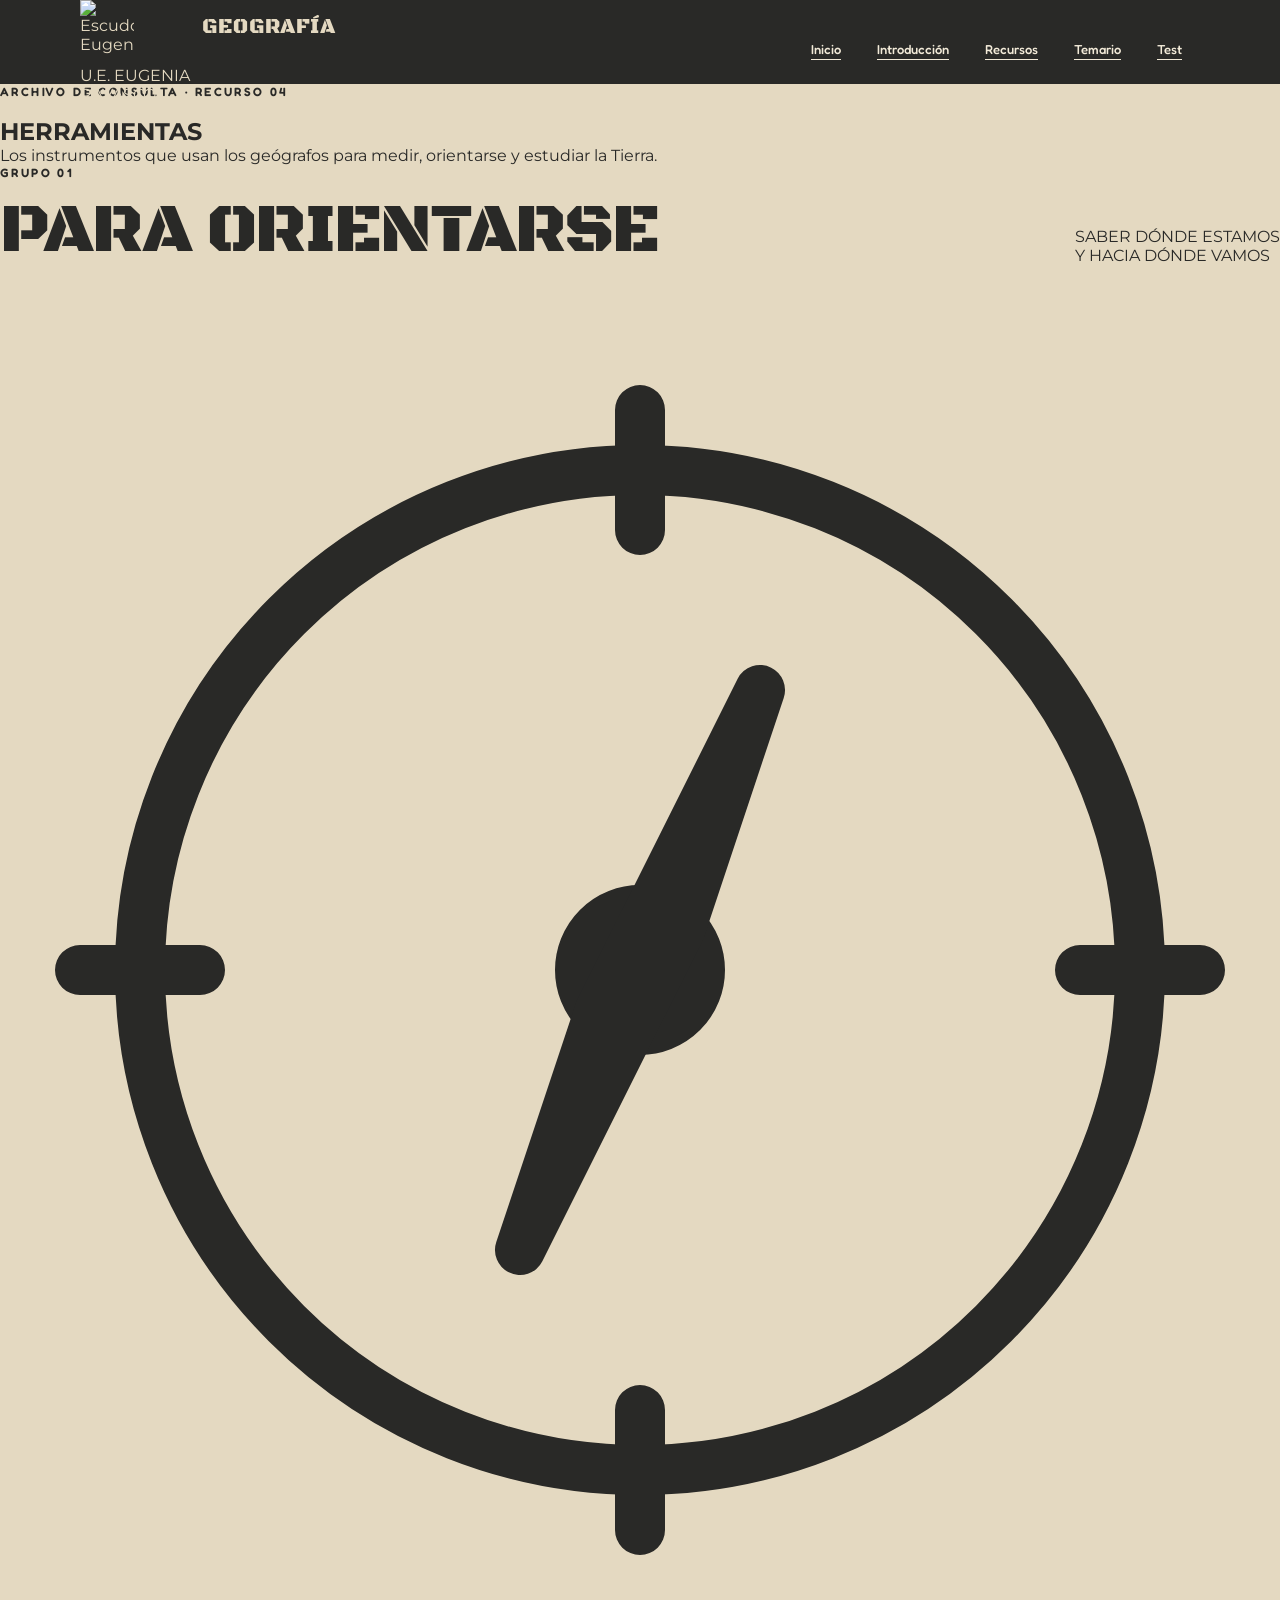
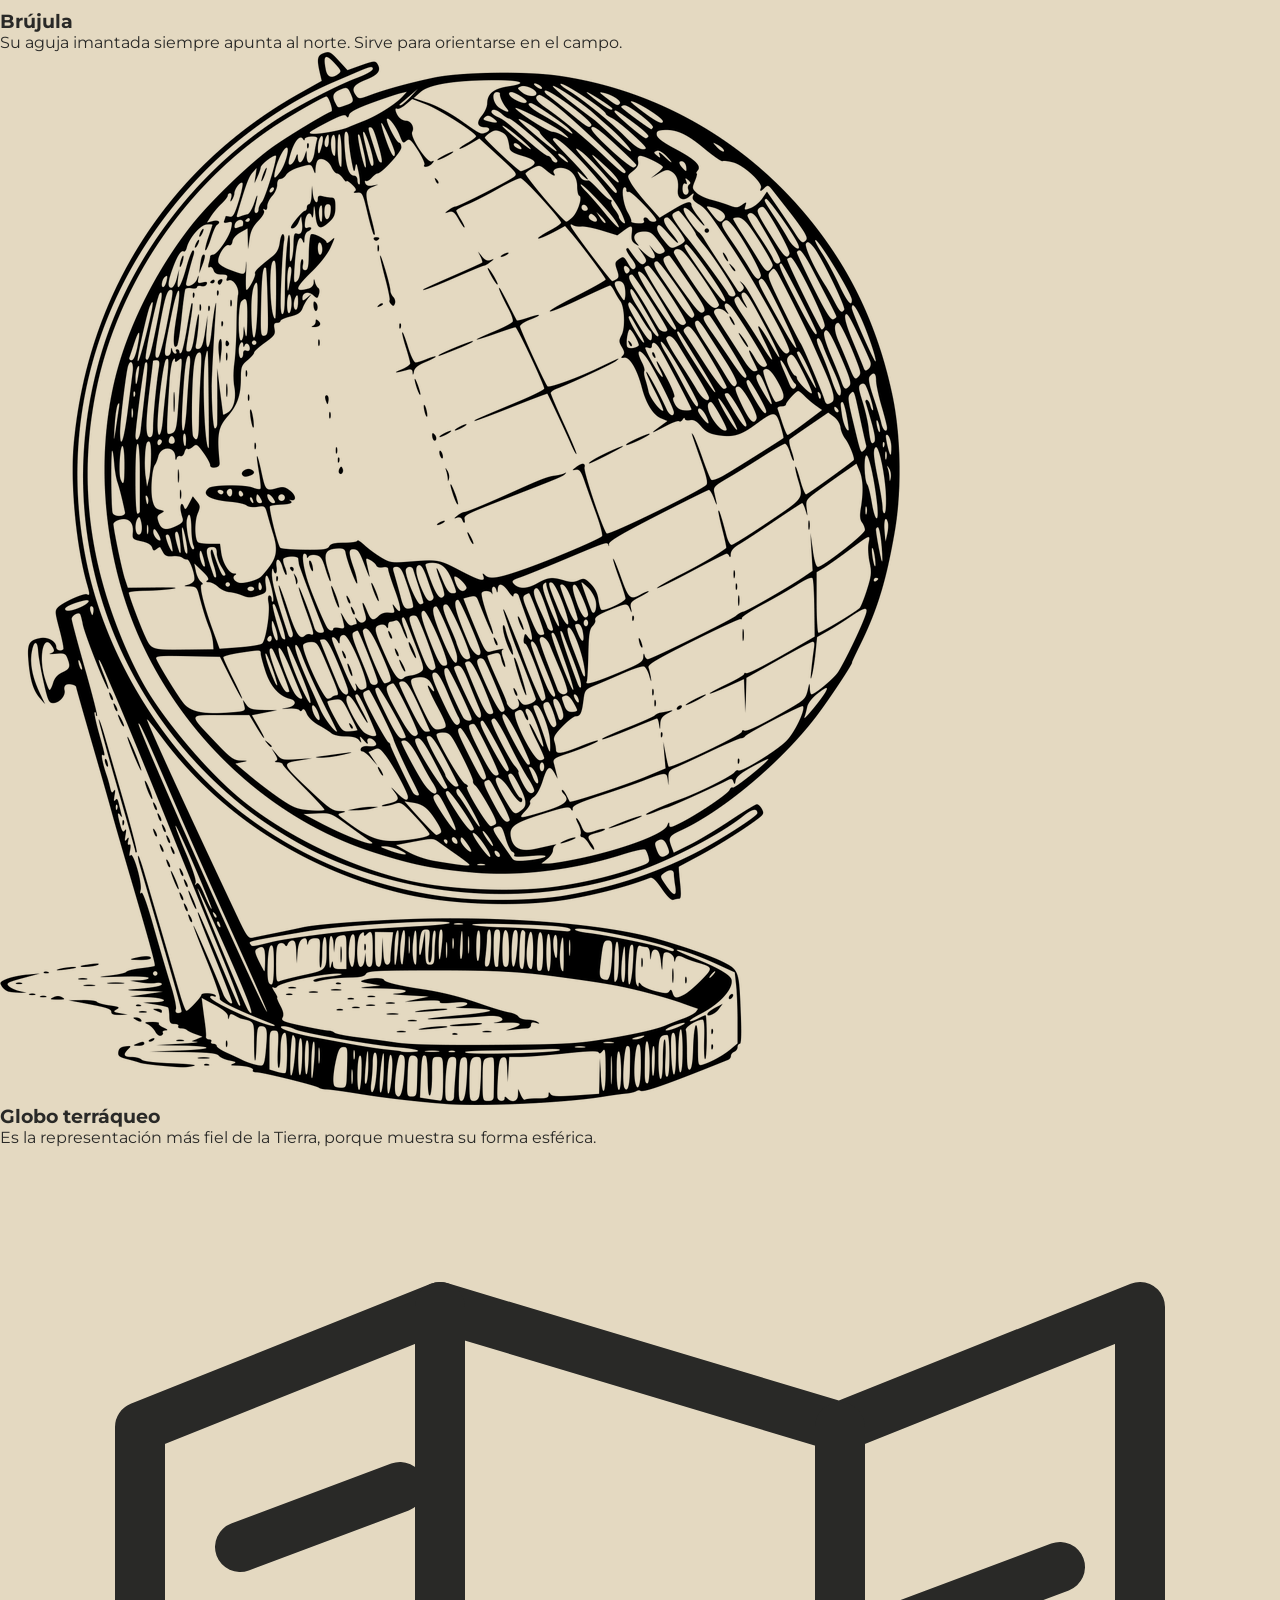
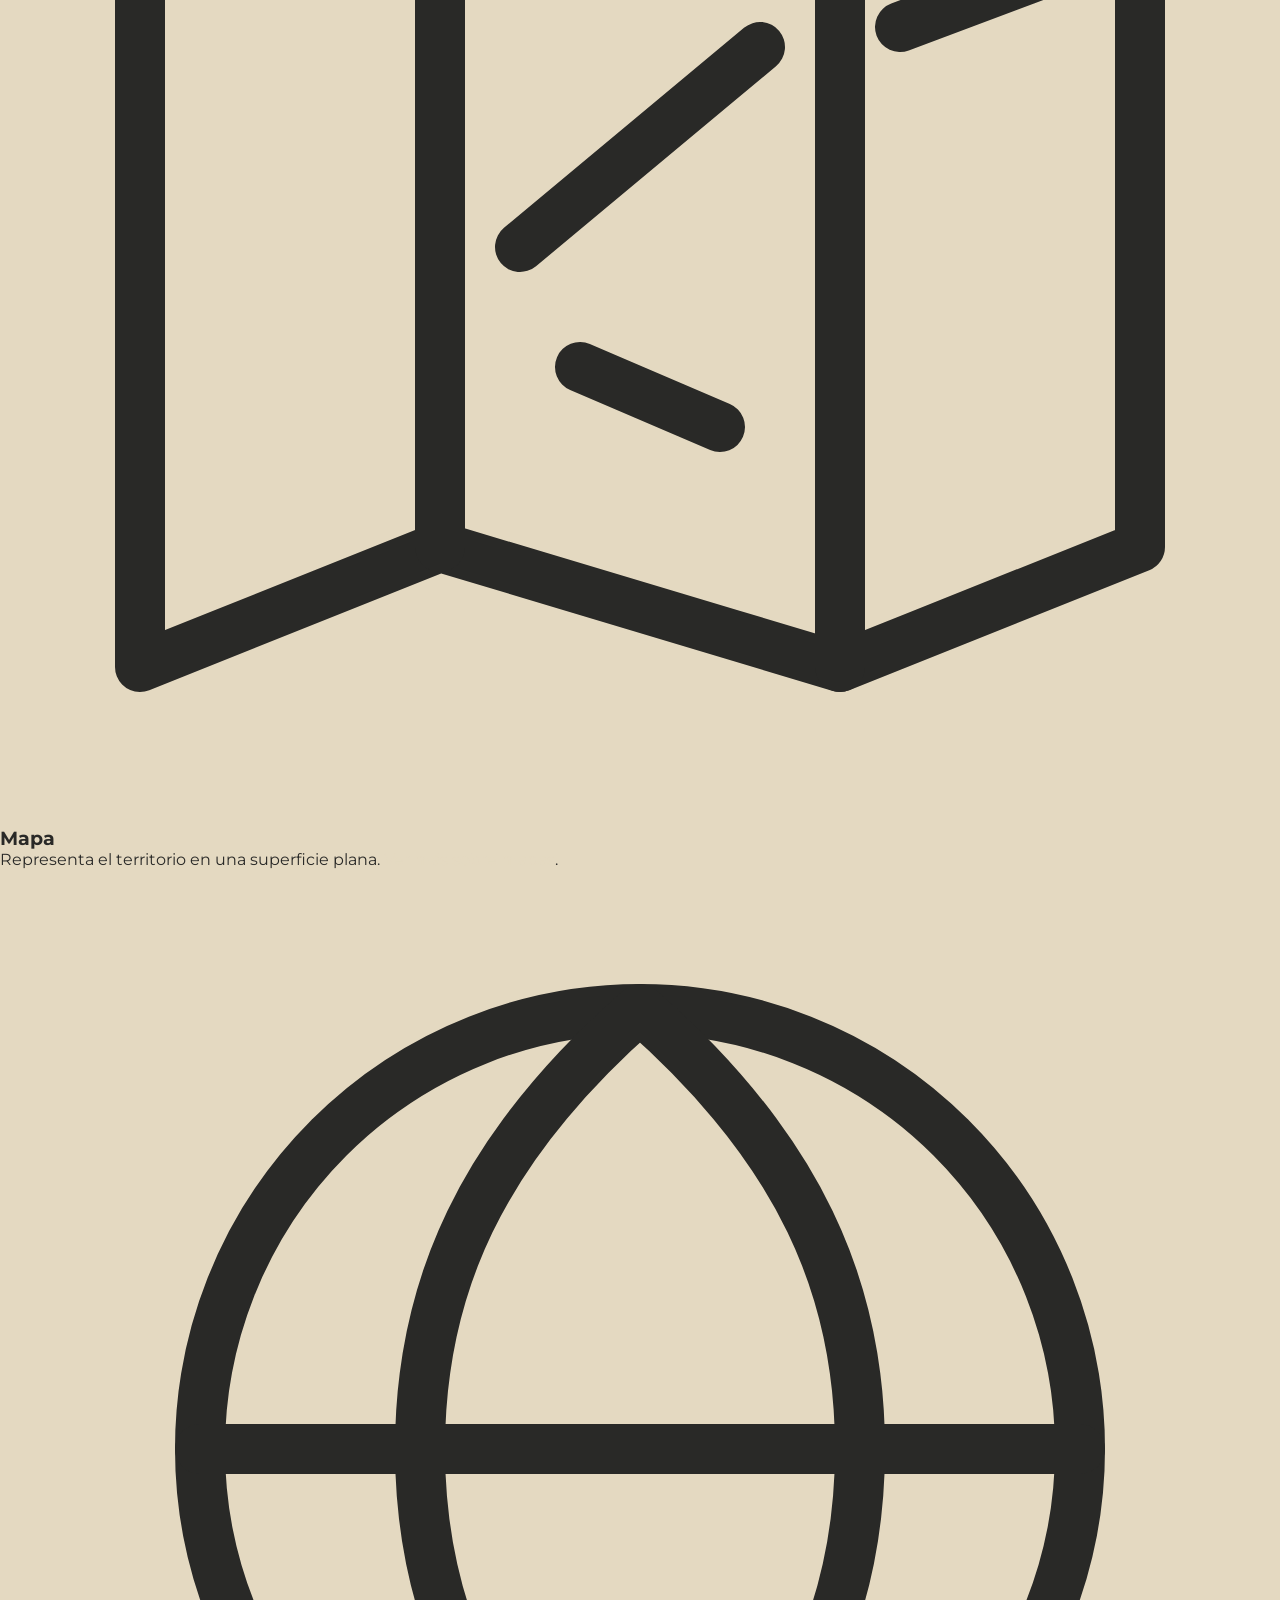
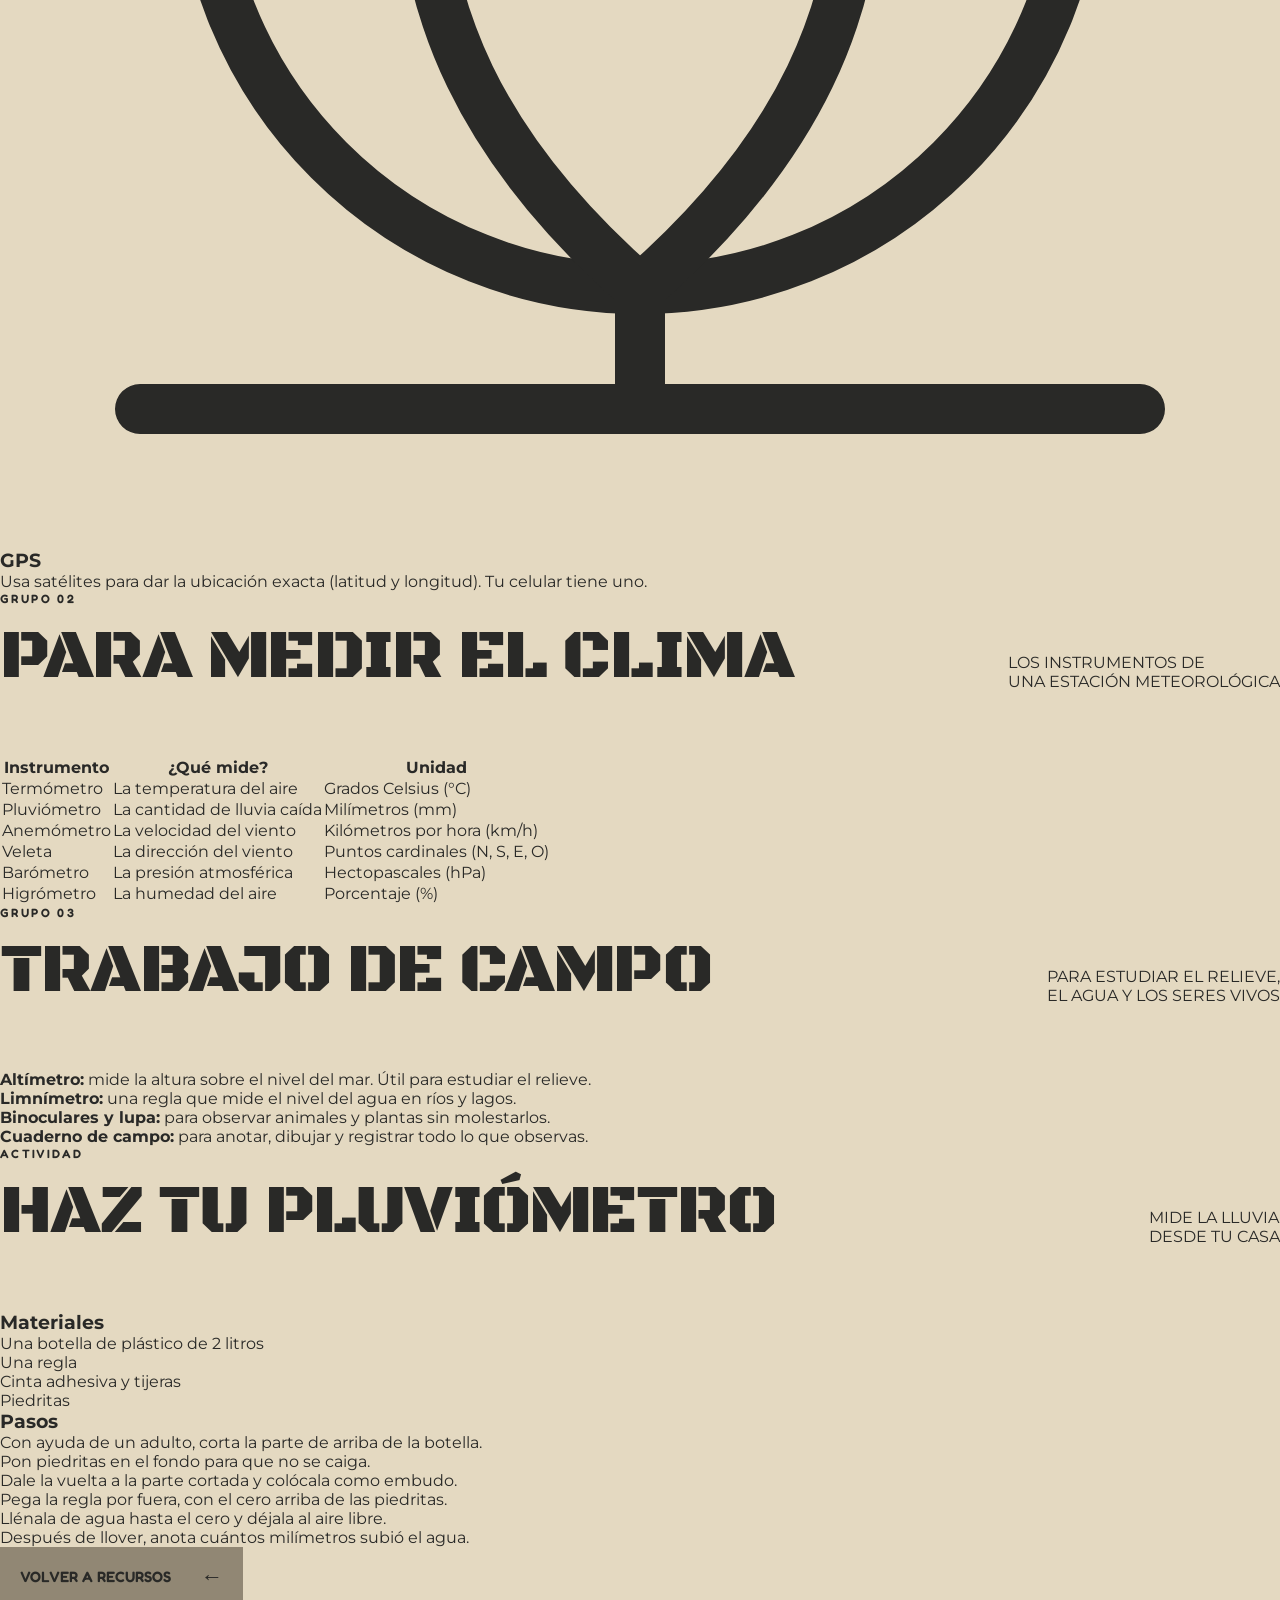
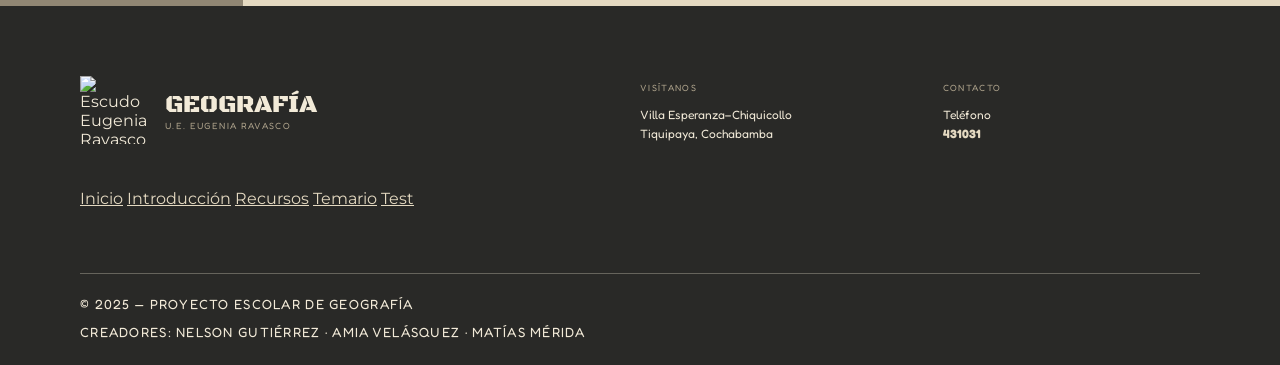
==== herramientas.html @ c72f0881 "Primera versión de la página" ====
<!DOCTYPE html>
<html lang="es">
<head>
    <meta charset="UTF-8">
    <meta name="viewport" content="width=device-width, initial-scale=1.0">
    <title>Herramientas</title>

    <link rel="preconnect" href="https://fonts.googleapis.com">
    <link rel="preconnect" href="https://fonts.gstatic.com" crossorigin>
    <link href="https://fonts.googleapis.com/css2?family=Black+Ops+One&family=Fredoka:wght@400;500;600;700&family=Montserrat:wght@400;500;600;700&display=swap" rel="stylesheet">

    <link rel="stylesheet" href="css/styles.css">

</head>
<body>

    <!-- MENU -->
    <header class="cabecera">
        <a class="logo" href="index.html">
            <img class="logo-img" src="img/escudo-vintage-claro.svg" alt="Escudo Eugenia Ravasco">
            <span class="logo-materia">GEOGRAFÍA</span>
            <span class="logo-colegio">U.E. EUGENIA<br>RAVASCO</span>
        </a>

        <nav>
            <a href="index.html#inicio">Inicio</a>
            <a href="index.html#introduccion">Introducción</a>
            <a href="index.html#recursos">Recursos</a>
            <a href="temario.html">Temario</a>
            <a href="test.html">Test</a>
        </nav>
    </header>


    <!-- CONTENIDO PRINCIPAL -->
    <main>

        <section id="herramientas" class="herramientas">

            <!-- Encabezado de la página -->
            <div class="herramientas-encabezado">
                <p class="subtitulo-seccion">ARCHIVO DE CONSULTA · RECURSO 04</p>
                <h1>HERRAMIENTAS</h1>
                <p class="herramientas-frase">Los instrumentos que usan los geógrafos para medir, orientarse y estudiar la Tierra.</p>
            </div>


            <!-- 1. Para orientarse -->
            <div class="grupo-herramientas">
                <div class="encabezado-seccion">
                    <div>
                        <p class="subtitulo-seccion">GRUPO 01</p>
                        <h2>PARA ORIENTARSE</h2>
                    </div>
                    <p class="encabezado-nota">SABER DÓNDE ESTAMOS<br>Y HACIA DÓNDE VAMOS</p>
                </div>

                <div class="tarjetas-herramientas">

                    <article class="tarjeta-herramienta">
                        <div class="clip"></div>
                        <img src="img/icono-herramientas.svg" alt="">
                        <h3>Brújula</h3>
                        <p>Su aguja imantada siempre apunta al norte. Sirve para orientarse en el campo.</p>
                    </article>

                    <article class="tarjeta-herramienta">
                        <img src="img/globo-antiguo.png" alt="">
                        <h3>Globo terráqueo</h3>
                        <p>Es la representación más fiel de la Tierra, porque muestra su forma esférica.</p>
                    </article>

                    <article class="tarjeta-herramienta">
                        <img src="img/icono-mapas.svg" alt="">
                        <h3>Mapa</h3>
                        <p>Representa el territorio en una superficie plana. <a href="mapas.html">Ver más sobre mapas</a>.</p>
                    </article>

                    <article class="tarjeta-herramienta">
                        <img src="img/icono-plataforma.svg" alt="">
                        <h3>GPS</h3>
                        <p>Usa satélites para dar la ubicación exacta (latitud y longitud). Tu celular tiene uno.</p>
                    </article>

                </div>
            </div>


            <!-- 2. Para medir el clima -->
            <div class="grupo-herramientas">
                <div class="encabezado-seccion">
                    <div>
                        <p class="subtitulo-seccion">GRUPO 02</p>
                        <h2>PARA MEDIR EL CLIMA</h2>
                    </div>
                    <p class="encabezado-nota">LOS INSTRUMENTOS DE<br>UNA ESTACIÓN METEOROLÓGICA</p>
                </div>

                <table class="tabla-herramientas">
                    <thead>
                        <tr>
                            <th>Instrumento</th>
                            <th>¿Qué mide?</th>
                            <th>Unidad</th>
                        </tr>
                    </thead>
                    <tbody>
                        <tr>
                            <td>Termómetro</td>
                            <td>La temperatura del aire</td>
                            <td>Grados Celsius (°C)</td>
                        </tr>
                        <tr>
                            <td>Pluviómetro</td>
                            <td>La cantidad de lluvia caída</td>
                            <td>Milímetros (mm)</td>
                        </tr>
                        <tr>
                            <td>Anemómetro</td>
                            <td>La velocidad del viento</td>
                            <td>Kilómetros por hora (km/h)</td>
                        </tr>
                        <tr>
                            <td>Veleta</td>
                            <td>La dirección del viento</td>
                            <td>Puntos cardinales (N, S, E, O)</td>
                        </tr>
                        <tr>
                            <td>Barómetro</td>
                            <td>La presión atmosférica</td>
                            <td>Hectopascales (hPa)</td>
                        </tr>
                        <tr>
                            <td>Higrómetro</td>
                            <td>La humedad del aire</td>
                            <td>Porcentaje (%)</td>
                        </tr>
                    </tbody>
                </table>
            </div>


            <!-- 3. Para el trabajo de campo -->
            <div class="grupo-herramientas">
                <div class="encabezado-seccion">
                    <div>
                        <p class="subtitulo-seccion">GRUPO 03</p>
                        <h2>TRABAJO DE CAMPO</h2>
                    </div>
                    <p class="encabezado-nota">PARA ESTUDIAR EL RELIEVE,<br>EL AGUA Y LOS SERES VIVOS</p>
                </div>

                <ul class="lista-campo">
                    <li><b>Altímetro:</b> mide la altura sobre el nivel del mar. Útil para estudiar el relieve.</li>
                    <li><b>Limnímetro:</b> una regla que mide el nivel del agua en ríos y lagos.</li>
                    <li><b>Binoculares y lupa:</b> para observar animales y plantas sin molestarlos.</li>
                    <li><b>Cuaderno de campo:</b> para anotar, dibujar y registrar todo lo que observas.</li>
                </ul>
            </div>


            <!-- 4. Actividad -->
            <div class="actividad">
                <div class="encabezado-seccion">
                    <div>
                        <p class="subtitulo-seccion">ACTIVIDAD</p>
                        <h2>HAZ TU PLUVIÓMETRO</h2>
                    </div>
                    <p class="encabezado-nota">MIDE LA LLUVIA<br>DESDE TU CASA</p>
                </div>

                <div class="actividad-contenido">
                    <div>
                        <h3>Materiales</h3>
                        <ul>
                            <li>Una botella de plástico de 2 litros</li>
                            <li>Una regla</li>
                            <li>Cinta adhesiva y tijeras</li>
                            <li>Piedritas</li>
                        </ul>
                    </div>
                    <div>
                        <h3>Pasos</h3>
                        <ol>
                            <li>Con ayuda de un adulto, corta la parte de arriba de la botella.</li>
                            <li>Pon piedritas en el fondo para que no se caiga.</li>
                            <li>Dale la vuelta a la parte cortada y colócala como embudo.</li>
                            <li>Pega la regla por fuera, con el cero arriba de las piedritas.</li>
                            <li>Llénala de agua hasta el cero y déjala al aire libre.</li>
                            <li>Después de llover, anota cuántos milímetros subió el agua.</li>
                        </ol>
                    </div>
                </div>
            </div>

            <!-- Botón para volver -->
            <a class="boton-principal" href="index.html#recursos">Volver a recursos <span>←</span></a>

        </section>

    </main>


    <!-- ========== PIE DE PÁGINA ========== -->
    <footer class="pie">

        <div class="pie-principal">

            <!-- Logo -->
            <div class="pie-logo">
                <img class="logo-img" src="img/escudo-vintage-claro.svg" alt="Escudo Eugenia Ravasco">
                <div>
                    <b>GEOGRAFÍA</b>
                    <span>U.E. EUGENIA RAVASCO</span>
                </div>
            </div>

            <!-- Dirección -->
            <div class="pie-dato">
                <span>VISÍTANOS</span>
                <address>Villa Esperanza–Chiquicollo<br>Tiquipaya, Cochabamba</address>
            </div>

            <!-- Contacto -->
            <div class="pie-dato">
                <span>CONTACTO</span>
                <p>Teléfono<br><a href="tel:431031"><b>431031</b></a></p>
            </div>

            <!-- Menú repetido -->
            <nav class="pie-menu">
                <a href="index.html#inicio">Inicio</a>
                <a href="index.html#introduccion">Introducción</a>
                <a href="index.html#recursos">Recursos</a>
                <a href="temario.html">Temario</a>
                <a href="test.html">Test</a>
            </nav>

        </div>

        <!-- Línea final -->
        <div class="pie-final">
            <small>© 2025 — PROYECTO ESCOLAR DE GEOGRAFÍA</small>
            <small>CREADORES: NELSON GUTIÉRREZ · AMIA VELÁSQUEZ · MATÍAS MÉRIDA</small>
        </div>

    </footer>

</body>
</html>
---- css/styles.css ----
* {
    margin: 0;
    padding: 0;
}

body {
    background-color: #e4d9c1;
    color: #292927;
    font-family: 'Montserrat', sans-serif;
}

img {
    display: block;
    max-width: 100%;
}

a {
    color: #e4d9c1;
}

/* 3. CABECERA Y MENÚ */
.cabecera {
    position: sticky;             /* se queda pegada arriba al bajar */
    top: 0;
    z-index: 100;
    display: grid;               /*aca usamos grid*/
    grid-template-columns: 1fr; /*1 columna*/
    gap: 4px;
    padding: 10px 16px 0px;   /*arriba, izq, derecha, abajo*/
    background-color: #292927;
}

.logo {
    display: grid;
    grid-template-columns: auto auto;   /*Dos columnas (una para el escudo y otra para el texto), cada una del ancho de su contenido*/
    justify-content: start;    /*los pega a la izquierda*/
    align-items: center;      /*centra verticalmente*/
    gap: 12px;  /*separación entre escudo y texto.*/
    text-decoration: none; /*quita el disenio de los enlaces*/
    color:  #e4d9c1;
}

.logo-img {
    width: 46px;
    height: 46px;
    object-fit: contain; /*(contain, cover y fill)se usa para imgs o videos ajusta el tamanio a las medidas que le dijimos sin pasarse del limite o para que no se deforme*/
}

.logo-materia {
    font-family: 'Black Ops One', Impact, sans-serif;
    font-size: 18px;
    letter-spacing: 0.03em; /*1 em -> 18 px*/
}

/* Menú en celular: 3 enlaces por fila, sin cortar las palabras */
.cabecera nav {
    display: grid;
    grid-template-columns: repeat(3, auto);
    justify-content: start;
    padding-bottom: 6px;
    white-space: nowrap;          /* "Temas Importantes" no se parte en dos líneas */
}

.cabecera nav a {
    position: relative;
    padding: 8px 11px;
    color: #f2ead8;
    font-family: 'Fredoka', sans-serif;
    font-size: 13px;
    font-weight: 500;
    text-decoration: underline;
    text-underline-offset: 5px;
}

.cabecera nav a:hover {
    color: #c9b997;
}


/* 4. PORTADA*/
.portada,.introduccion,.recursos {
    background-color: #e4d9c1;
    background-image:
        linear-gradient(rgba(228, 217, 193, 0.3), rgba(228, 217, 193, 0.3)),
        url('../img/fondo-mapa.jpg');
    background-size: cover;       /* el mapa cubre toda la sección */
    background-position: center;
    background-repeat: no-repeat;
}

.portada {
    position: relative;
    display: grid;
    grid-template-columns: 1fr;
    gap: 40px;
    padding: 50px 24px 80px;
}

.portada-texto,
.portada-imagen {
    position: relative;
    z-index: 1;
}

/* Cinta negra "PROYECTO DE" con bordes irregulares */
.etiqueta-cinta {
    display: inline-block;
    padding: 12px 25px 13px;
    background-color: #292927;
    color: #f2ead8;
    font-family: 'Fredoka', sans-serif;
    font-size: 13px;
    font-weight: 600;
    letter-spacing: 0.14em;
    clip-path: polygon(2% 8%, 99% 0, 96% 88%, 0 100%);  /* recorta como cinta rasgada */
    transform: rotate(-1.5deg);
}

.portada h1 {
    margin: 30px 0 25px;
    font-family: 'Black Ops One', Impact, sans-serif;
    font-size: 58px;
    font-weight: 400;
    letter-spacing: -0.055em;
    line-height: 0.87;
}

.acento {
    position: relative;
    color: #9a3d27;
}

/* Raya roja debajo de "GEO" */
.portada h1 .acento::after {
    content: '';
    position: absolute;
    bottom: 0.12em;
    left: 4px;
    width: 95%;
    height: 8px;
    background-color: #9a3d27;
    transform: rotate(-2deg);
}

.portada-frase {
    max-width: 560px;
    font-family: 'Fredoka', sans-serif;
    font-size: 16px;
    font-weight: 600;
    line-height: 1.35;
}

.autores {
    display: grid;
    gap: 5px;
    margin: 27px 0;
    padding-left: 16px;
    border-left: 4px solid #292927;
    font-family: 'Fredoka', sans-serif;
    font-size: 13px;
    letter-spacing: 0.08em;
}

.portada-accion {
    display: grid;
    justify-items: start;
    gap: 16px;
}

/* Botón principal*/
.boton-principal {
    display: inline-grid;
    grid-auto-flow: column;
    justify-content: space-between;
    align-items: center;
    gap: 30px;
    min-width: 170px;
    padding: 16px 20px;
    background-color: #918774;
    color: #292927;
    font-family: 'Fredoka', sans-serif;
    font-size: 15px;
    font-weight: 600;
    text-decoration: none;
    text-transform: uppercase;
    transition: background-color 0.2s, transform 0.2s;
}

.boton-principal span {
    font-size: 22px;
}

.boton-principal:hover {
    background-color: #a99d86;
    transform: translateY(-2px);
}

.boton-principal:active {
    transform: translateY(1px);   /* se "hunde" al hacer clic */
}

.portada-imagen {
    display: grid;
    justify-items: center;
}

.portada-imagen img {
    width: 100%;
    max-width: 380px;
    height: 420px;
    object-fit: contain;          /* la imagen entra completa, sin deformarse */
}

/*INTRODUCCIÓN*/
.introduccion {
    position: relative;           /* los dibujos se ubican respecto a la sección */
    padding: 190px 24px 210px;    /* espacio arriba y abajo para los dibujos */
    overflow: hidden;             /* lo que se salga de la sección no se ve */
    text-align: center;
}

.introduccion-texto {
    position: relative;
    z-index: 1;                   /* el texto queda encima de los dibujos */
    max-width: 640px;
    margin: 0 auto;
}

/* Dibujos decorativos */
.dibujo {
    position: absolute;
    object-fit: contain;
}

.dibujo-globo {
    top: 20px;
    left: 8px;
    width: 130px;
    height: 150px;
}

.dibujo-capitolio {
    top: 25px;
    right: 8px;
    width: 140px;
    height: 140px;
}

.dibujo-pareja {
    bottom: 15px;
    left: 8px;
    width: 140px;
    height: 170px;
}

.dibujo-barco {
    bottom: 20px;
    right: 0;
    width: 190px;
    height: 160px;
}

/* Subtítulo pequeño sobre cada título de sección */
.subtitulo-seccion {
    margin-bottom: 18px;
    font-family: 'Fredoka', sans-serif;
    font-size: 12px;
    font-weight: 600;
    letter-spacing: 0.2em;
}

/* Títulos grandes de sección */
.introduccion h2,
.encabezado-seccion h2 {
    font-family: 'Black Ops One', Impact, sans-serif;
    font-size: 45px;
    font-weight: 400;
    letter-spacing: -0.025em;
    line-height: 0.95;
}

/* Párrafo de la definición: centrado y en minúsculas */
.introduccion-texto p:last-child {
    max-width: 560px;
    margin: 30px auto 0;
    font-size: 15px;
    font-weight: 500;
    line-height: 1.8;
}


/* FRANJA OSCURA DE LATITUD Y LONGITUD*/
.franja-oscura {
    display: grid;
    grid-auto-flow: column;
    justify-content: space-between;
    gap: 8px;
    padding: 20px 16px;
    overflow: hidden;
    background-color: #292927;
    color: #f2ead8;
    font-family: 'Black Ops One', Impact, sans-serif;
    font-size: 9px;
    letter-spacing: 0.08em;
    white-space: nowrap;
}

.franja-oscura b {
    color: #978d78;
}


/* RECURSOS*/
.recursos {
    position: relative;
    padding: 85px 24px 90px;
}

/* Encabezado: título a la izquierda y nota a la derecha */
.encabezado-seccion {
    display: grid;
    gap: 20px;
    margin-bottom: 45px;
}

.tarjetas-recursos {
    position: relative;
    z-index: 1;
    display: grid;
    grid-template-columns: repeat(2, 1fr);   /* celular: dos columnas */
    gap: 16px;
}

/* Cada tarjeta es un papel con el borde de abajo rasgado */
.tarjeta-recurso {
    position: relative;
    display: grid;
    justify-items: center;
    align-content: center;
    height: 210px;
    padding: 30px 10px 20px;
    background:
        linear-gradient(115deg, rgba(255, 255, 255, 0.25), transparent 30%),
        #f2ead8;
    box-shadow: 8px 12px 24px rgba(62, 52, 35, 0.14);
    clip-path: polygon(1% 1%, 99% 0, 100% 97%, 96% 99%, 91% 98%, 86% 100%, 79% 98%, 71% 100%, 64% 98%, 58% 100%, 50% 98%, 43% 100%, 35% 98%, 28% 100%, 20% 98%, 12% 100%, 5% 98%, 0 99%);
    color: #292927;
    text-decoration: none;
    transition: transform 0.25s, box-shadow 0.25s;
}

/* Cada tarjeta un poco girada, como papeles sobre la mesa */
.tarjeta-recurso:nth-child(1) { transform: rotate(-1.5deg); }
.tarjeta-recurso:nth-child(2) { transform: rotate(1deg); }
.tarjeta-recurso:nth-child(3) { transform: rotate(-0.7deg); }
.tarjeta-recurso:nth-child(4) { transform: rotate(1.2deg); }

/* Al pasar el mouse: se endereza y se levanta */
.tarjeta-recurso:hover {
    box-shadow: 12px 18px 35px rgba(62, 52, 35, 0.2);
    transform: rotate(0) translateY(-8px);
}

.tarjeta-recurso img {
    width: 52px;
    height: 52px;
}

.tarjeta-numero {
    position: absolute;
    top: 16px;
    left: 14px;
    border-bottom: 1px solid #292927;
    font-family: 'Fredoka', sans-serif;
    font-size: 11px;
}

.tarjeta-recurso h3 {
    margin-top: 16px;
    font-family: 'Black Ops One', Impact, sans-serif;
    font-size: 17px;
    font-weight: 400;
}

.tarjeta-enlace {
    margin-top: 16px;
    font-family: 'Fredoka', sans-serif;
    font-size: 9px;
    letter-spacing: 0.14em;
}




/*PIE DE PÁGINA*/
.pie {
    padding: 55px 24px 25px;
    background-color: #292927;
    color: #f2ead8;
}

.pie-principal {
    display: grid;
    grid-template-columns: 1fr;
    gap: 40px;
    max-width: 1280px;
    margin: 0 auto 55px;
}

.pie-logo {
    display: grid;
    grid-template-columns: auto 1fr;
    align-items: center;
    gap: 17px;
}

.pie-logo .logo-img {
    width: 68px;
    height: 68px;
}

.pie-logo div {
    display: grid;
}

.pie-logo b {
    font-family: 'Black Ops One', Impact, sans-serif;
    font-size: 25px;
    font-weight: 400;
}

/* Etiquetas pequeñas EUGENIA RAVASCO, VISÍTANOS, CONTACTO */
.pie-logo span,
.pie-dato > span {
    color: #aca18a;
    font-family: 'Fredoka', sans-serif;
    font-size: 9px;
    letter-spacing: 0.15em;
}

.pie-dato address,
.pie-dato p {
    margin-top: 10px;
    font-family: 'Fredoka', sans-serif;
    font-size: 12px;
    font-style: normal;        
    line-height: 1.6;
}

.pie-dato a {
    text-decoration: none;
}

.pie-dato a:hover {
    text-decoration: underline;
}

.pie-final {
    display: grid;
    gap: 12px;
    max-width: 1280px;
    margin: 0 auto;
    padding-top: 22px;
    border-top: 1px solid rgba(242, 234, 216, 0.3);
    font-family: 'Fredoka', sans-serif;
    letter-spacing: 0.08em;
}

.pie-final p {
    font-size: 9px;
}

/*RESPONSIVE DESIGN*/
/* TABLET (pantallas desde 768px)*/
@media (min-width: 768px) {

    .portada h1 {
        font-size: 92px;
    }

    .portada-frase {
        font-size: 18px;
    }

    .introduccion h2,
    .encabezado-seccion h2 {
        font-size: 52px;
    }

    .introduccion-texto p:last-child {
        font-size: 17px;
    }

    .tarjeta-recurso {
        height: 285px;
        padding: 30px 24px;
    }

    .tarjeta-recurso img {
        width: 70px;
        height: 70px;
    }

    .tarjeta-recurso h3 {
        margin-top: 23px;
        font-size: 25px;
    }

    .tarjeta-enlace {
        margin-top: 24px;
    }

    /* Menú y franja en una sola fila */
    .cabecera nav {
        grid-template-columns: none;
        grid-auto-flow: column;
    }

    .franja-oscura {
        justify-content: space-around;
        padding: 22px 6vw;
        font-size: 12px;
        letter-spacing: 0.15em;
    }

    /* Pie en tres columnas: logo | dirección | contacto */
    .pie-principal {
        grid-template-columns: 2fr 1fr 1fr;
    }
}


/* LAPTOP (pantallas desde 1024px)*/
@media (min-width: 1024px) {

    html {
        scroll-padding-top: 84px;
    }

    /* Cabecera en una sola fila: logo a la izquierda, menú a la derecha */
    .cabecera {
        grid-template-columns: auto 1fr;
        align-items: center;
        height: 84px;
        padding: 0 80px;
    }

    .logo-img {
        width: 54px;
        height: 54px;
    }

    .logo-materia {
        font-size: 21px;
    }

    .cabecera nav {
        justify-self: end;
        overflow-x: visible;
    }

    .cabecera nav a {
        padding: 8px 18px;
        font-size: 13px;
    }

    /* Portada en dos columnas: texto 7 partes, globo 5 partes */
    .portada {
        grid-template-columns: 7fr 5fr;
        align-items: center;
        gap: 30px;
        min-height: 786px;
        padding: 50px 80px 60px;
    }

    .portada h1 {
        font-size: clamp(78px, 8.6vw, 132px);
    }

    .portada-frase {
        font-size: 20px;
    }

    .etiqueta-cinta {
        font-size: 17px;
    }

    .portada-accion {
        grid-auto-flow: column;
        justify-content: start;
        align-items: center;
        gap: 22px;
    }

    .portada-imagen img {
        max-width: 500px;
        height: 520px;
    }

    /* Introducción: texto al centro, dibujos a los costados */
    .introduccion {
        display: grid;
        align-content: center;
        min-height: 760px;
        padding: 120px 80px;
    }

    .dibujo-globo {
        top: 50px;
        left: 40px;
        width: 230px;
        height: 270px;
    }

    .dibujo-capitolio {
        top: 50px;
        right: 50px;
        width: 250px;
        height: 250px;
    }

    .dibujo-pareja {
        bottom: 40px;
        left: 60px;
        width: 220px;
        height: 260px;
    }

    .dibujo-barco {
        bottom: 30px;
        right: 20px;
        width: 340px;
        height: 270px;
    }

    .introduccion h2,
    .encabezado-seccion h2 {
        font-size: clamp(55px, 5.5vw, 82px);
    }

    .introduccion-texto p:last-child {
        font-size: 19px;
    }

    .franja-oscura {
        font-size: 15px;
    }

    .recursos {
        min-height: 780px;
        padding: 120px 80px 140px;
    }

    .encabezado-seccion {
        grid-template-columns: 1fr auto;
        align-items: end;
        margin-bottom: 65px;
    }

    .tarjetas-recursos {
        grid-template-columns: repeat(4, 1fr);   /* cuatro columnas */
    }

    .tarjeta-recurso {
        height: 335px;
    }

    .tarjeta-recurso img {
        width: 88px;
        height: 88px;
    }

    .pie {
        padding: 70px 80px 25px;
    }

    .pie-principal {
        gap: 45px;
        margin-bottom: 65px;
    }
}
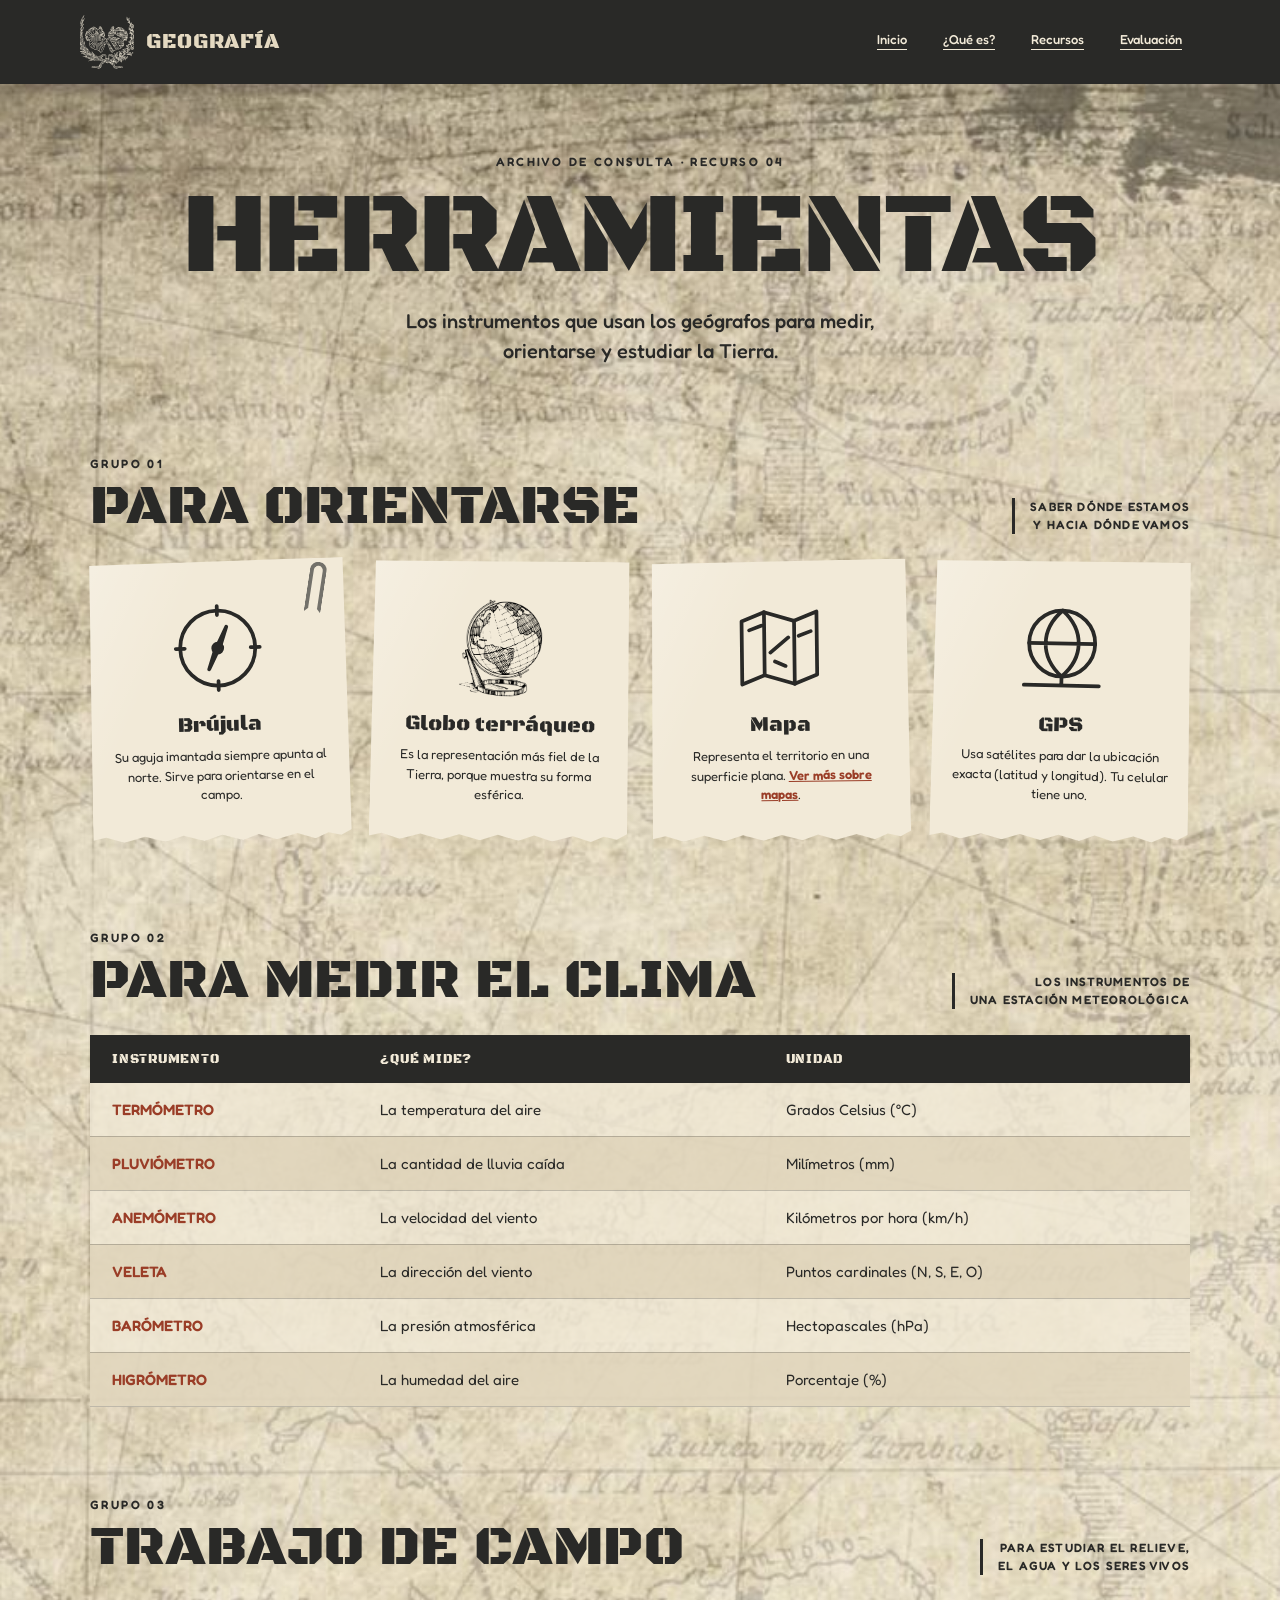
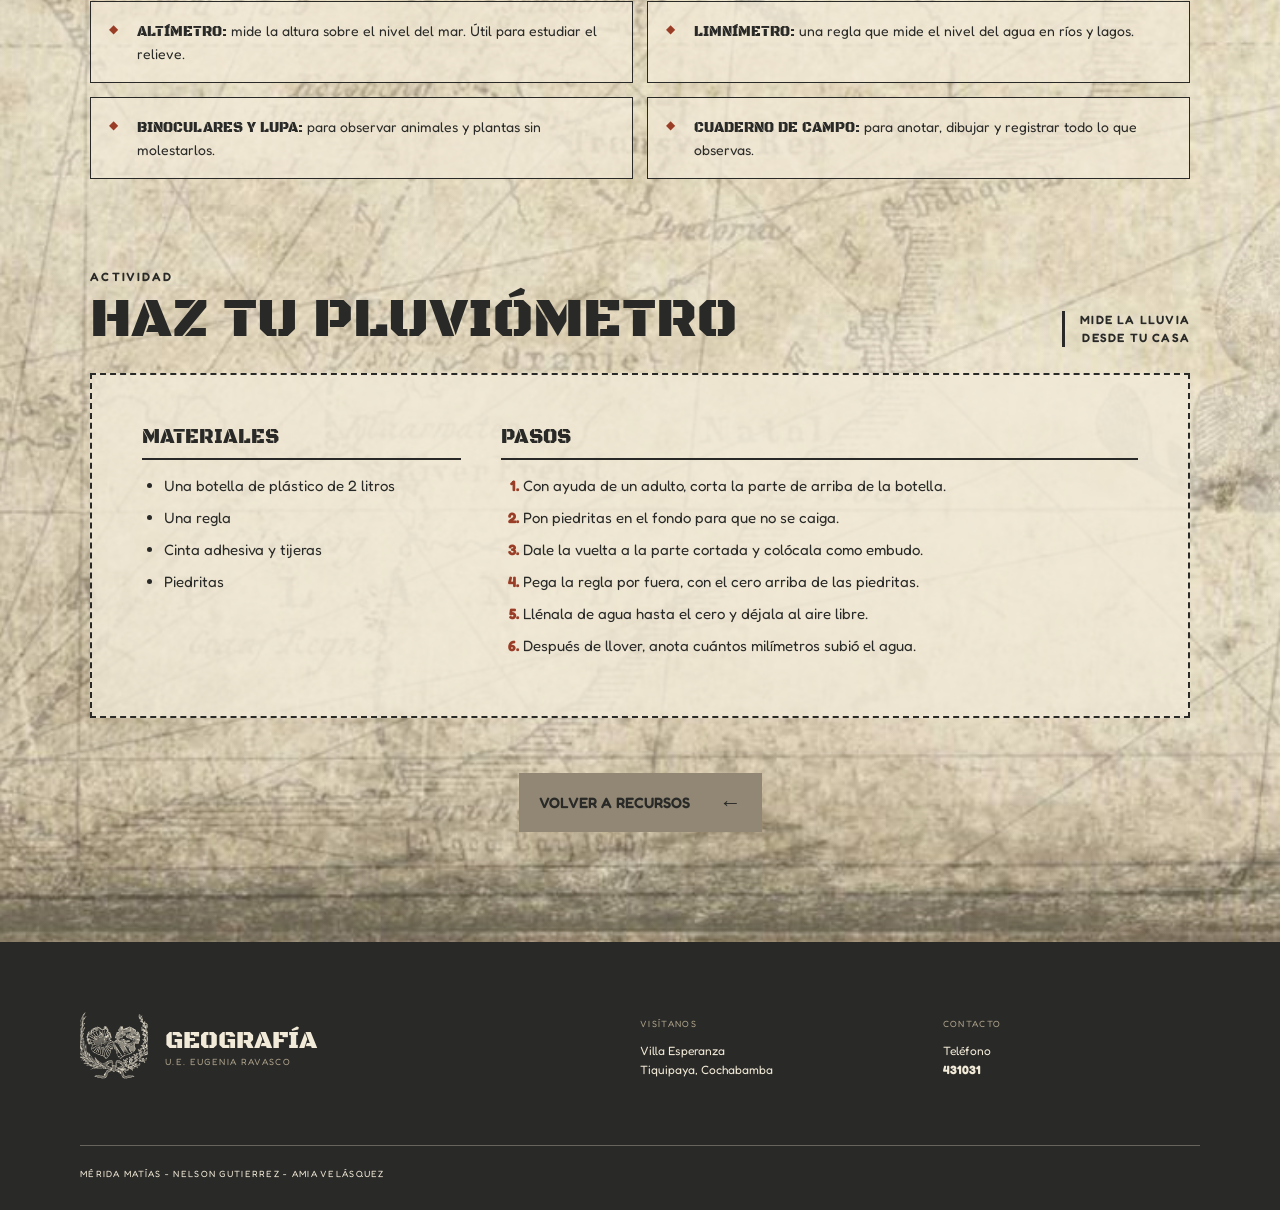
==== commit 30ed790b: "segundo-borrador" ====
--- a/herramientas.html
+++ b/herramientas.html
@@ -9,25 +9,24 @@
     <link rel="preconnect" href="https://fonts.gstatic.com" crossorigin>
     <link href="https://fonts.googleapis.com/css2?family=Black+Ops+One&family=Fredoka:wght@400;500;600;700&family=Montserrat:wght@400;500;600;700&display=swap" rel="stylesheet">
 
-    <link rel="stylesheet" href="css/styles.css">
+    <link rel="stylesheet" href="css/herramientas.css">
 
 </head>
 <body>
 
+    
     <!-- MENU -->
     <header class="cabecera">
-        <a class="logo" href="index.html">
-            <img class="logo-img" src="img/escudo-vintage-claro.svg" alt="Escudo Eugenia Ravasco">
+        <div class="logo" href="#inicio">
+            <img class="logo-img" src="img/escudo.svg" alt="Escudo Eugenia Ravasco">
             <span class="logo-materia">GEOGRAFÍA</span>
-            <span class="logo-colegio">U.E. EUGENIA<br>RAVASCO</span>
-        </a>
+        </div>
 
         <nav>
-            <a href="index.html#inicio">Inicio</a>
-            <a href="index.html#introduccion">Introducción</a>
-            <a href="index.html#recursos">Recursos</a>
-            <a href="temario.html">Temario</a>
-            <a href="test.html">Test</a>
+            <a href="index.html">Inicio</a>
+            <a href="introduccion.html">¿Qué es?</a>
+            <a href="recursos.html">Recursos</a>
+            <a href="test.html">Evaluación</a>
         </nav>
     </header>
 
@@ -208,7 +207,7 @@
 
             <!-- Logo -->
             <div class="pie-logo">
-                <img class="logo-img" src="img/escudo-vintage-claro.svg" alt="Escudo Eugenia Ravasco">
+                <img class="logo-img" src="img/escudo.svg" alt="Escudo Eugenia Ravasco">
                 <div>
                     <b>GEOGRAFÍA</b>
                     <span>U.E. EUGENIA RAVASCO</span>
@@ -218,7 +217,7 @@
             <!-- Dirección -->
             <div class="pie-dato">
                 <span>VISÍTANOS</span>
-                <address>Villa Esperanza–Chiquicollo<br>Tiquipaya, Cochabamba</address>
+                <p>Villa Esperanza<br>Tiquipaya, Cochabamba</p>
             </div>
 
             <!-- Contacto -->
@@ -227,21 +226,11 @@
                 <p>Teléfono<br><a href="tel:431031"><b>431031</b></a></p>
             </div>
 
-            <!-- Menú repetido -->
-            <nav class="pie-menu">
-                <a href="index.html#inicio">Inicio</a>
-                <a href="index.html#introduccion">Introducción</a>
-                <a href="index.html#recursos">Recursos</a>
-                <a href="temario.html">Temario</a>
-                <a href="test.html">Test</a>
-            </nav>
-
         </div>
 
         <!-- Línea final -->
         <div class="pie-final">
-            <small>© 2025 — PROYECTO ESCOLAR DE GEOGRAFÍA</small>
-            <small>CREADORES: NELSON GUTIÉRREZ · AMIA VELÁSQUEZ · MATÍAS MÉRIDA</small>
+            <p>MÉRIDA MATÍAS - NELSON GUTIERREZ - AMIA VELÁSQUEZ</p>
         </div>
 
     </footer>
--- a/css/herramientas.css
+++ b/css/herramientas.css
@@ -0,0 +1,662 @@
+/* ==========================================================
+   PÁGINA HERRAMIENTAS (herramientas.html)
+   Mobile first: primero el celular, después tablet y laptop
+   ========================================================== */
+
+
+/* ---------- BASE ---------- */
+* {
+    box-sizing: border-box;
+    margin: 0;
+    padding: 0;
+}
+
+body {
+    background-color: #e4d9c1;
+    color: #292927;
+    font-family: 'Montserrat', sans-serif;
+    overflow-x: hidden;
+}
+
+img {
+    display: block;
+    max-width: 100%;
+}
+
+a {
+    color: inherit;
+}
+
+/* ===== 2. CABECERA Y MENÚ ===== */
+.cabecera {
+    position: sticky;             /* se queda pegada arriba al bajar */
+    top: 0;
+    z-index: 100;                 /* queda por encima del contenido */
+    display: grid;
+    grid-template-columns: 1fr;   /* 1 columna: logo arriba, menú abajo */
+    gap: 4px;                     /* separación entre logo y menú */
+    padding: 10px 16px 0;         /* arriba, costados, abajo */
+    background-color: #292927;
+}
+
+.logo {
+    display: grid;
+    grid-template-columns: auto auto;   /* dos columnas: escudo y texto */
+    justify-content: start;             /* los pega a la izquierda */
+    align-items: center;                /* centra verticalmente */
+    gap: 12px;                          /* separación entre escudo y texto */
+    text-decoration: none;              /* quita el subrayado del enlace */
+    color: #e4d9c1;
+}
+
+.logo-img {
+    width: 46px;
+    height: 46px;
+    object-fit: contain;          /* la imagen entra completa sin deformarse */
+}
+
+.logo-materia {
+    font-family: 'Black Ops One', Impact, sans-serif;
+    font-size: 18px;
+    letter-spacing: 0.03em;       /* 1em = 18px */
+}
+
+/* Menú en celular: 3 enlaces por fila */
+.cabecera nav {
+    display: grid;
+    grid-template-columns: repeat(3, auto);
+    justify-content: start;
+    padding-bottom: 6px;
+    white-space: nowrap;          /* "Temas Importantes" no se parte en dos líneas */
+}
+
+.cabecera nav a {
+    position: relative;
+    padding: 8px 11px;
+    color: #f2ead8;
+    font-family: 'Fredoka', sans-serif;
+    font-size: 13px;
+    font-weight: 500;
+    text-decoration: underline;
+    text-underline-offset: 5px;
+}
+
+.cabecera nav a:hover {
+    color: #c9b997;
+}
+
+
+/* ---------- SECCIÓN HERRAMIENTAS ---------- */
+.herramientas {
+    padding: 50px 24px 80px;
+    background-color: #e4d9c1;
+    background-image:
+        linear-gradient(rgba(228, 217, 193, 0.3), rgba(228, 217, 193, 0.3)),
+        url('../img/fondo-mapa.jpg');
+    background-size: cover;       /* el mapa cubre toda la sección */
+    background-position: center;
+    background-repeat: no-repeat;
+}
+
+/* Todo el contenido con un ancho máximo y centrado */
+.herramientas > * {
+    max-width: 1100px;
+    margin-left: auto;
+    margin-right: auto;
+}
+
+/* Encabezado de la página, centrado */
+.herramientas-encabezado {
+    text-align: center;
+}
+
+.subtitulo-seccion {
+    font-family: 'Fredoka', sans-serif;
+    font-size: 12px;
+    font-weight: 600;
+    letter-spacing: 0.2em;
+}
+
+.herramientas h1 {
+    margin: 18px 0 15px;
+    font-family: 'Black Ops One', Impact, sans-serif;
+    font-size: 38px;
+    font-weight: 400;
+    letter-spacing: -0.03em;
+    line-height: 0.9;
+}
+
+.herramientas-frase {
+    max-width: 520px;
+    margin: 0 auto;
+    font-family: 'Fredoka', sans-serif;
+    font-size: 16px;
+    font-weight: 500;
+    line-height: 1.5;
+}
+
+/* Cada grupo separado del anterior */
+.grupo-herramientas,
+.actividad {
+    margin-top: 60px;
+}
+
+/* Encabezado de cada grupo: título y nota */
+.encabezado-seccion {
+    display: grid;
+    gap: 14px;
+    margin-bottom: 26px;
+}
+
+.encabezado-seccion h2 {
+    margin-top: 10px;
+    font-family: 'Black Ops One', Impact, sans-serif;
+    font-size: 34px;
+    font-weight: 400;
+    line-height: 0.95;
+}
+
+.encabezado-nota {
+    padding-left: 15px;
+    border-left: 3px solid #292927;
+    font-family: 'Fredoka', sans-serif;
+    font-size: 12px;
+    font-weight: 600;
+    letter-spacing: 0.1em;
+    line-height: 1.5;
+}
+
+
+/* ---------- GRUPO 1: TARJETAS PARA ORIENTARSE ---------- */
+.tarjetas-herramientas {
+    display: grid;
+    grid-template-columns: 1fr 1fr;   /* celular: dos columnas */
+    gap: 16px;
+}
+
+/* Tarjetas de papel con el borde de abajo rasgado */
+.tarjeta-herramienta {
+    position: relative;           /* el clip se ubica respecto a la tarjeta */
+    display: grid;
+    justify-items: center;
+    align-content: start;
+    padding: 34px 14px 30px;
+    background:
+        linear-gradient(115deg, rgba(255, 255, 255, 0.25), transparent 30%),
+        #f2ead8;
+    box-shadow: 8px 12px 24px rgba(62, 52, 35, 0.14);
+    clip-path: polygon(1% 1%, 99% 0, 100% 97%, 96% 99%, 91% 98%, 86% 100%, 79% 98%, 71% 100%, 64% 98%, 58% 100%, 50% 98%, 43% 100%, 35% 98%, 28% 100%, 20% 98%, 12% 100%, 5% 98%, 0 99%);
+    text-align: center;
+    transition: transform 0.25s;
+}
+
+/* Un poco torcidas, como papeles sobre la mesa */
+.tarjeta-herramienta:nth-child(1) { transform: rotate(-1.4deg); }
+.tarjeta-herramienta:nth-child(2) { transform: rotate(1deg); }
+.tarjeta-herramienta:nth-child(3) { transform: rotate(-0.7deg); }
+.tarjeta-herramienta:nth-child(4) { transform: rotate(1.2deg); }
+
+.tarjeta-herramienta:hover {
+    transform: rotate(0) translateY(-6px);
+}
+
+/* Clip metálico en la esquina */
+.clip {
+    position: absolute;
+    top: 4px;
+    right: 22px;
+    width: 17px;
+    height: 51px;
+    border: 4px solid #73716a;
+    border-bottom-color: transparent;
+    border-radius: 16px 16px 0 0;   /* redondeado solo arriba */
+    transform: rotate(10deg);
+}
+
+.tarjeta-herramienta img {
+    width: 64px;
+    height: 64px;
+    object-fit: contain;          /* el globo y los íconos entran completos */
+}
+
+.tarjeta-herramienta h3 {
+    margin-top: 16px;
+    font-family: 'Black Ops One', Impact, sans-serif;
+    font-size: 17px;
+    font-weight: 400;
+}
+
+.tarjeta-herramienta p {
+    margin-top: 8px;
+    font-family: 'Fredoka', sans-serif;
+    font-size: 13px;
+    line-height: 1.5;
+}
+
+.tarjeta-herramienta a {
+    color: #9a3d27;
+    font-weight: 600;
+}
+
+
+/* ---------- GRUPO 2: TABLA DEL CLIMA ---------- */
+/* En celular la tabla se comporta como bloque y se desliza de lado */
+.tabla-herramientas {
+    display: block;
+    overflow-x: auto;
+    white-space: nowrap;          /* las celdas no se parten en varias líneas */
+    border-collapse: collapse;    /* une los bordes de las celdas */
+    background-color: rgba(242, 234, 216, 0.8);
+    font-family: 'Fredoka', sans-serif;
+    font-size: 13px;
+}
+
+.tabla-herramientas th {
+    padding: 14px 16px;
+    background-color: #292927;
+    color: #f2ead8;
+    font-family: 'Black Ops One', Impact, sans-serif;
+    font-size: 13px;
+    font-weight: 400;
+    letter-spacing: 0.06em;
+    text-align: left;
+    text-transform: uppercase;
+}
+
+.tabla-herramientas td {
+    padding: 14px 16px;
+    border-bottom: 1px solid rgba(41, 41, 39, 0.24);
+    line-height: 1.4;
+}
+
+/* Primera columna (el instrumento) en rojo óxido */
+.tabla-herramientas td:first-child {
+    color: #9a3d27;
+    font-weight: 600;
+    text-transform: uppercase;
+}
+
+.tabla-herramientas tbody tr:nth-child(even) {
+    background-color: rgba(213, 199, 170, 0.5);
+}
+
+.tabla-herramientas tbody tr:hover {
+    background-color: #d5c7aa;
+}
+
+
+/* ---------- GRUPO 3: TRABAJO DE CAMPO ---------- */
+.lista-campo {
+    display: grid;
+    grid-template-columns: 1fr;   /* celular: una columna */
+    gap: 14px;
+    list-style: none;             /* quita los puntos de la lista */
+}
+
+.lista-campo li {
+    position: relative;
+    padding: 18px 18px 18px 46px;
+    border: 1px solid #292927;
+    background-color: rgba(242, 234, 216, 0.7);
+    font-family: 'Fredoka', sans-serif;
+    font-size: 14px;
+    line-height: 1.5;
+}
+
+/* Rombo decorativo en lugar del punto de la lista */
+.lista-campo li::before {
+    content: '◆';
+    position: absolute;
+    top: 18px;
+    left: 18px;
+    color: #9a3d27;
+    font-size: 12px;
+}
+
+.lista-campo b {
+    font-family: 'Black Ops One', Impact, sans-serif;
+    font-weight: 400;
+    text-transform: uppercase;
+}
+
+
+/* ---------- ACTIVIDAD: HAZ TU PLUVIÓMETRO ---------- */
+.actividad-contenido {
+    display: grid;
+    grid-template-columns: 1fr;   /* celular: materiales arriba, pasos abajo */
+    gap: 30px;
+    padding: 30px 24px;
+    border: 2px dashed #292927;   /* borde punteado, como hoja de actividad */
+    background-color: rgba(242, 234, 216, 0.8);
+}
+
+.actividad-contenido h3 {
+    margin-bottom: 14px;
+    padding-bottom: 8px;
+    border-bottom: 2px solid #292927;
+    font-family: 'Black Ops One', Impact, sans-serif;
+    font-size: 20px;
+    font-weight: 400;
+    text-transform: uppercase;
+}
+
+.actividad-contenido ul,
+.actividad-contenido ol {
+    padding-left: 22px;
+    font-family: 'Fredoka', sans-serif;
+    font-size: 14px;
+    line-height: 1.6;
+}
+
+.actividad-contenido li {
+    margin-bottom: 8px;
+}
+
+/* Números de los pasos en rojo óxido */
+.actividad-contenido ol li::marker {
+    color: #9a3d27;
+    font-weight: 700;
+}
+
+
+/* ---------- BOTÓN VOLVER ---------- */
+.boton-principal {
+    display: grid;
+    grid-auto-flow: column;
+    justify-content: space-between;
+    align-items: center;
+    gap: 30px;
+    width: max-content;           /* tan ancho como su texto */
+    margin-top: 55px;
+    padding: 16px 20px;
+    background-color: #918774;
+    color: #292927;
+    font-family: 'Fredoka', sans-serif;
+    font-size: 15px;
+    font-weight: 600;
+    text-decoration: none;
+    text-transform: uppercase;
+    transition: background-color 0.2s, transform 0.2s;
+}
+
+.boton-principal span {
+    font-size: 22px;
+}
+
+.boton-principal:hover {
+    background-color: #a99d86;
+    transform: translateY(-2px);
+}
+
+.boton-principal:active {
+    transform: translateY(1px);
+}
+
+
+/* ---------- PIE DE PÁGINA ---------- */
+.pie {
+    padding: 55px 24px 25px;
+    background-color: #292927;
+    color: #f2ead8;
+}
+
+.pie-principal {
+    display: grid;
+    grid-template-columns: 1fr;
+    gap: 40px;
+    max-width: 1280px;
+    margin: 0 auto 55px;
+}
+
+.pie-logo {
+    display: grid;
+    grid-template-columns: auto 1fr;
+    align-items: center;
+    gap: 17px;
+}
+
+.pie-logo .logo-img {
+    width: 68px;
+    height: 68px;
+}
+
+.pie-logo div {
+    display: grid;
+}
+
+.pie-logo b {
+    font-family: 'Black Ops One', Impact, sans-serif;
+    font-size: 25px;
+    font-weight: 400;
+}
+
+/* Etiquetas pequeñas: U.E. EUGENIA RAVASCO, VISÍTANOS, CONTACTO */
+.pie-logo span,
+.pie-dato > span {
+    color: #aca18a;
+    font-family: 'Fredoka', sans-serif;
+    font-size: 9px;
+    letter-spacing: 0.15em;
+}
+
+.pie-dato address,
+.pie-dato p {
+    margin-top: 10px;
+    font-family: 'Fredoka', sans-serif;
+    font-size: 12px;
+    font-style: normal;           /* <address> viene en cursiva por defecto */
+    line-height: 1.6;
+}
+
+.pie-dato a {
+    text-decoration: none;
+}
+
+.pie-dato a:hover {
+    text-decoration: underline;
+}
+
+/* Menú repetido del pie (si lo usas) */
+.pie-menu {
+    display: grid;
+    grid-template-columns: 1fr 1fr;
+    align-content: start;
+    gap: 10px;
+}
+
+.pie-menu a {
+    font-family: 'Fredoka', sans-serif;
+    font-size: 12px;
+    text-underline-offset: 4px;
+}
+
+.pie-menu a:hover {
+    color: #c9b997;
+}
+
+.pie-final {
+    max-width: 1280px;
+    margin: 0 auto;
+    padding-top: 22px;
+    border-top: 1px solid rgba(242, 234, 216, 0.3);
+    font-family: 'Fredoka', sans-serif;
+    letter-spacing: 0.08em;
+}
+
+.pie-final p,
+.pie-final small {
+    display: block;
+    margin-bottom: 6px;
+    font-size: 9px;
+}
+
+
+/* ==========================================================
+   TABLET (pantallas desde 768px)
+   ========================================================== */
+@media (min-width: 768px) {
+
+    .logo-colegio {
+        display: block;
+        padding-left: 13px;
+        border-left: 1px solid rgba(242, 234, 216, 0.4);
+        font-family: 'Fredoka', sans-serif;
+        font-size: 9px;
+        line-height: 1.35;
+    }
+
+    /* Menú en una sola fila */
+    .cabecera nav {
+        grid-template-columns: none;
+        grid-auto-flow: column;
+    }
+
+    .herramientas h1 {
+        font-size: 80px;
+    }
+
+    .herramientas-frase {
+        font-size: 18px;
+    }
+
+    /* Encabezado de grupo: título a la izquierda, nota a la derecha */
+    .encabezado-seccion {
+        grid-template-columns: 1fr auto;
+        align-items: end;
+    }
+
+    .encabezado-seccion h2 {
+        font-size: 44px;
+    }
+
+    .encabezado-nota {
+        text-align: right;
+    }
+
+    .tarjeta-herramienta img {
+        width: 80px;
+        height: 80px;
+    }
+
+    /* Desde tablet la tabla vuelve a ser tabla y ocupa todo el ancho */
+    .tabla-herramientas {
+        display: table;
+        width: 100%;
+        white-space: normal;
+    }
+
+    .lista-campo {
+        grid-template-columns: 1fr 1fr;
+    }
+
+    /* Actividad: materiales | pasos */
+    .actividad-contenido {
+        grid-template-columns: 1fr 2fr;
+        gap: 40px;
+        padding: 40px;
+    }
+
+    /* Pie en tres columnas */
+    .pie-principal {
+        grid-template-columns: 2fr 1fr 1fr;
+    }
+}
+
+
+/* ==========================================================
+   LAPTOP (pantallas desde 1024px)
+   ========================================================== */
+@media (min-width: 1024px) {
+
+    /* Cabecera en una sola fila: logo a la izquierda, menú a la derecha */
+    .cabecera {
+        grid-template-columns: auto 1fr;
+        align-items: center;
+        height: 84px;
+        padding: 0 80px;
+    }
+
+    .logo-img {
+        width: 54px;
+        height: 54px;
+    }
+
+    .logo-materia {
+        font-size: 21px;
+    }
+
+    .cabecera nav {
+        justify-self: end;
+    }
+
+    .cabecera nav a {
+        padding: 8px 18px;
+    }
+
+    .herramientas {
+        padding: 70px 80px 110px;
+    }
+
+    .herramientas h1 {
+        font-size: clamp(90px, 9vw, 130px);
+    }
+
+    .herramientas-frase {
+        font-size: 20px;
+    }
+
+    .grupo-herramientas,
+    .actividad {
+        margin-top: 90px;
+    }
+
+    .encabezado-seccion h2 {
+        font-size: 56px;
+    }
+
+    /* Las 4 tarjetas en una fila */
+    .tarjetas-herramientas {
+        grid-template-columns: repeat(4, 1fr);
+        gap: 22px;
+    }
+
+    .tarjeta-herramienta {
+        padding: 40px 20px 36px;
+    }
+
+    .tarjeta-herramienta img {
+        width: 96px;
+        height: 96px;
+    }
+
+    .tarjeta-herramienta h3 {
+        font-size: 21px;
+    }
+
+    .tabla-herramientas {
+        font-size: 15px;
+    }
+
+    .tabla-herramientas th,
+    .tabla-herramientas td {
+        padding: 16px 22px;
+    }
+
+    .actividad-contenido {
+        padding: 50px;
+    }
+
+    .actividad-contenido ul,
+    .actividad-contenido ol {
+        font-size: 15px;
+    }
+
+    .pie {
+        padding: 70px 80px 25px;
+    }
+
+    .pie-principal {
+        gap: 45px;
+        margin-bottom: 65px;
+    }
+}
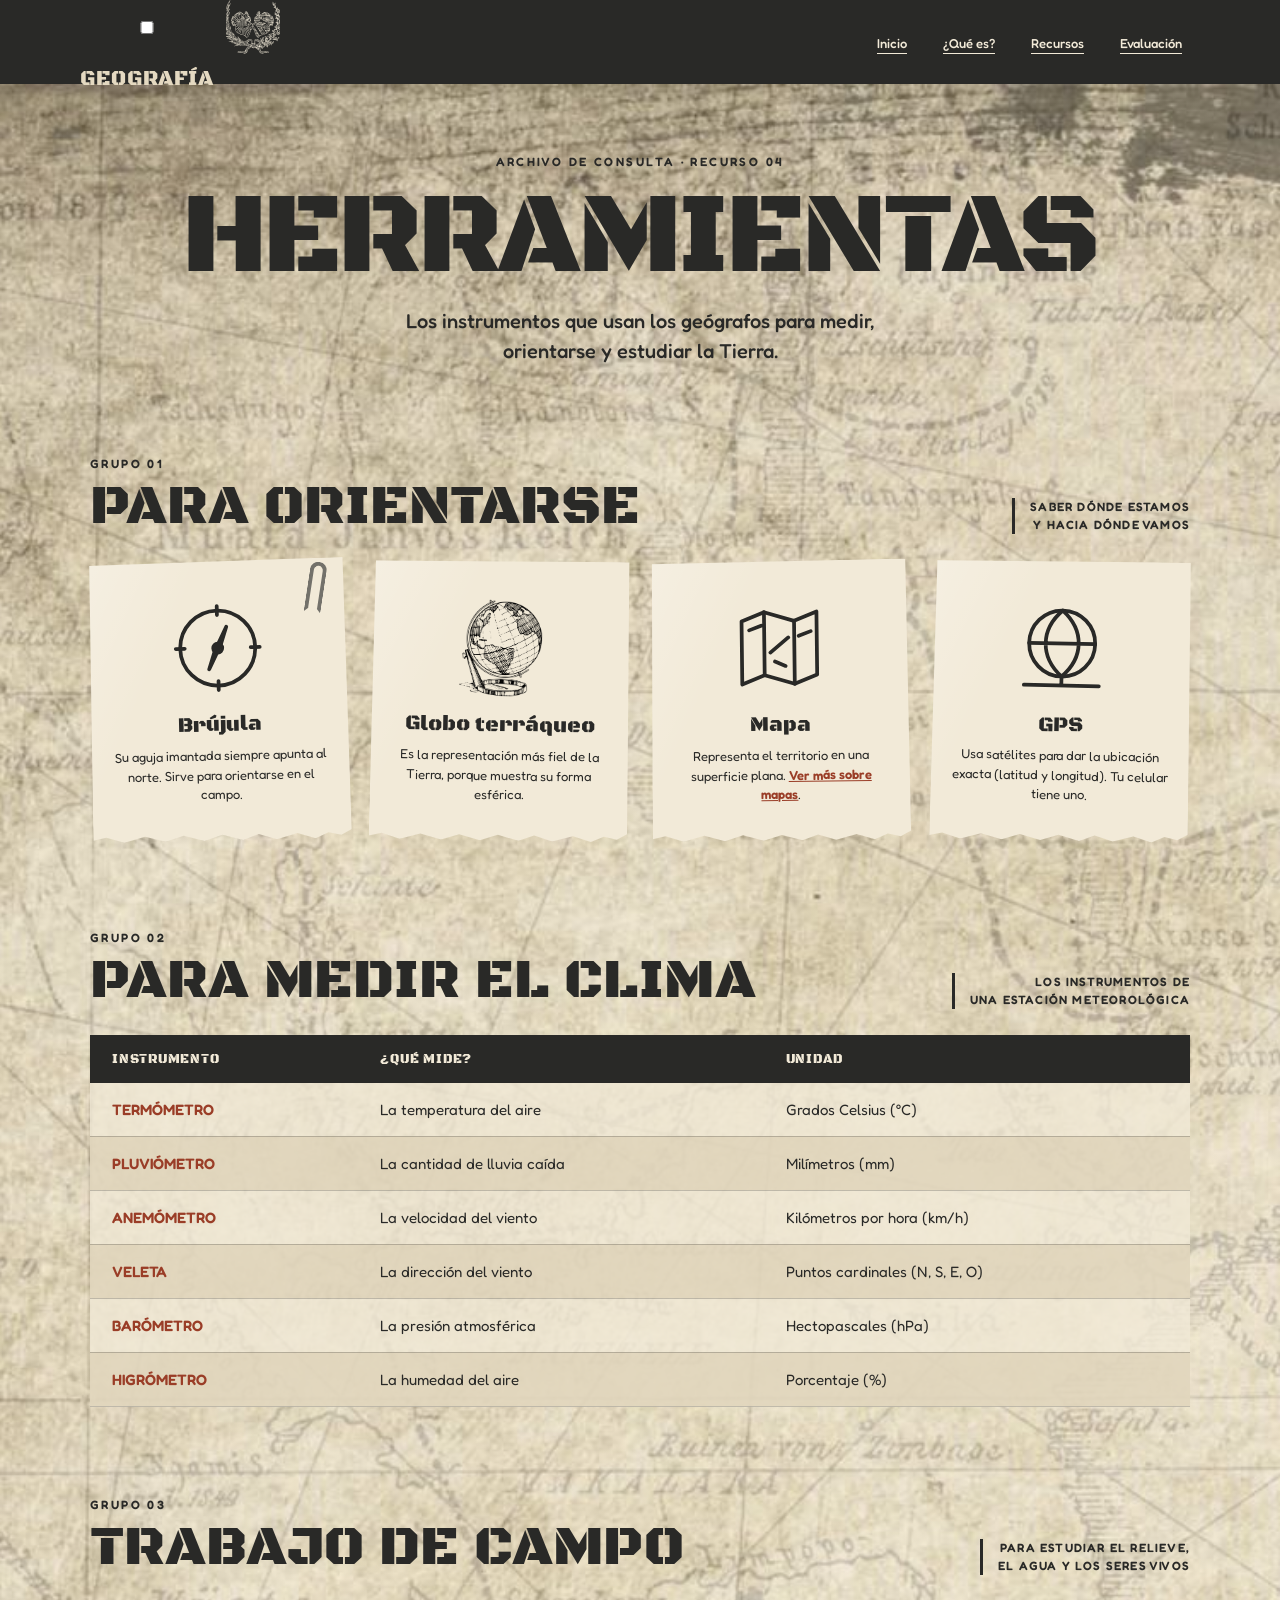
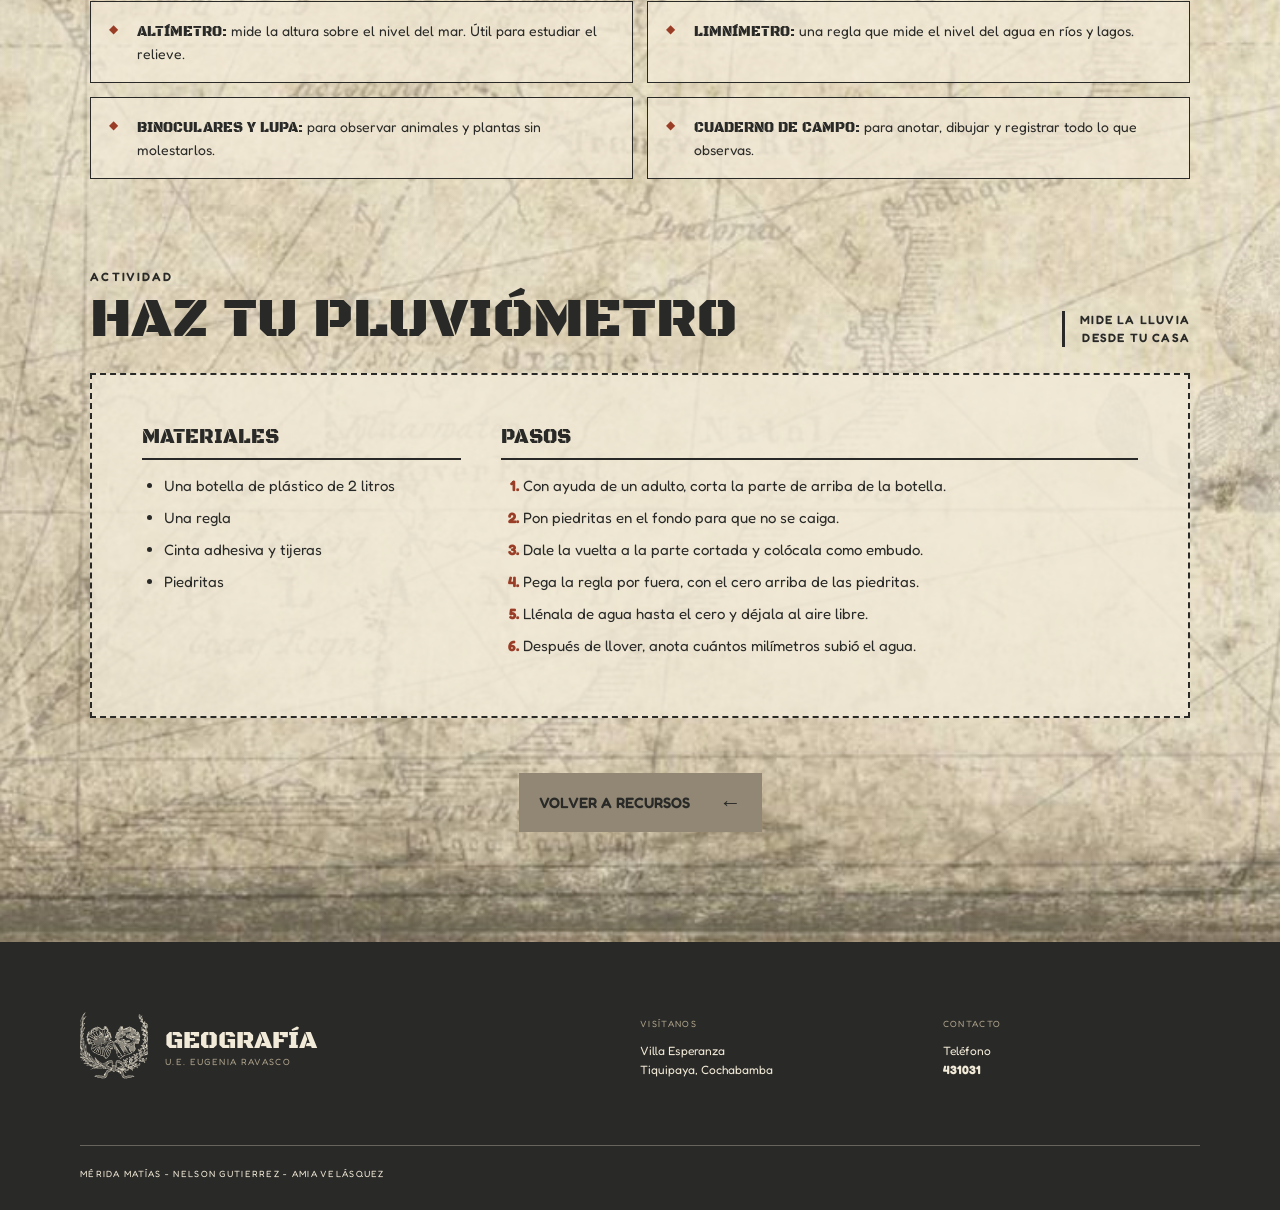
==== commit f47a29d4: "menu hamburguesa implementado" ====
--- a/herramientas.html
+++ b/herramientas.html
@@ -17,10 +17,13 @@
     
     <!-- MENU -->
     <header class="cabecera">
-        <div class="logo" href="#inicio">
+        <label class="logo">
+            <!-- Checkbox invisible: guarda si el menú está abierto o cerrado -->
+            <input type="checkbox" class="menu-hamburguesa">
+            <!-- El logo es el botón que abre y cierra el menú -->
             <img class="logo-img" src="img/escudo.svg" alt="Escudo Eugenia Ravasco">
             <span class="logo-materia">GEOGRAFÍA</span>
-        </div>
+        </label>
 
         <nav>
             <a href="index.html">Inicio</a>
--- a/css/herramientas.css
+++ b/css/herramientas.css
@@ -1,10 +1,3 @@
-/* ==========================================================
-   PÁGINA HERRAMIENTAS (herramientas.html)
-   Mobile first: primero el celular, después tablet y laptop
-   ========================================================== */
-
-
-/* ---------- BASE ---------- */
 * {
     box-sizing: border-box;
     margin: 0;
@@ -27,13 +20,14 @@
     color: inherit;
 }
 
-/* ===== 2. CABECERA Y MENÚ ===== */
+/* menú */
 .cabecera {
     position: sticky;             /* se queda pegada arriba al bajar */
     top: 0;
     z-index: 100;                 /* queda por encima del contenido */
     display: grid;
     grid-template-columns: 1fr;   /* 1 columna: logo arriba, menú abajo */
+    grid-template-rows: auto auto;
     gap: 4px;                     /* separación entre logo y menú */
     padding: 10px 16px 0;         /* arriba, costados, abajo */
     background-color: #292927;
@@ -86,7 +80,7 @@
 }
 
 
-/* ---------- SECCIÓN HERRAMIENTAS ---------- */
+/* secc herramientsd*/
 .herramientas {
     padding: 50px 24px 80px;
     background-color: #e4d9c1;
@@ -496,20 +490,33 @@
    ========================================================== */
 @media (min-width: 768px) {
 
-    .logo-colegio {
-        display: block;
-        padding-left: 13px;
-        border-left: 1px solid rgba(242, 234, 216, 0.4);
-        font-family: 'Fredoka', sans-serif;
-        font-size: 9px;
-        line-height: 1.35;
-    }
-
-    /* Menú en una sola fila */
+    .logo {
+        cursor: default;
+    }
+
+    .cabecera {
+        grid-template-columns: auto 1fr;
+        grid-template-rows: none;
+        align-items: center;
+        height: 72px;
+        padding: 0 24px;
+    }
+
     .cabecera nav {
-        grid-template-columns: none;
-        grid-auto-flow: column;
-    }
+        display: grid;
+        grid-template-columns: repeat(4, auto);
+        grid-template-rows: none;
+        padding-top: 0;
+        padding-bottom: 6px;
+        padding-left: 300px;
+    }
+
+    .cabecera nav a {
+        padding: 8px 11px;
+        border-top: none;
+        font-size: 13px;
+    }
+
 
     .herramientas h1 {
         font-size: 80px;
